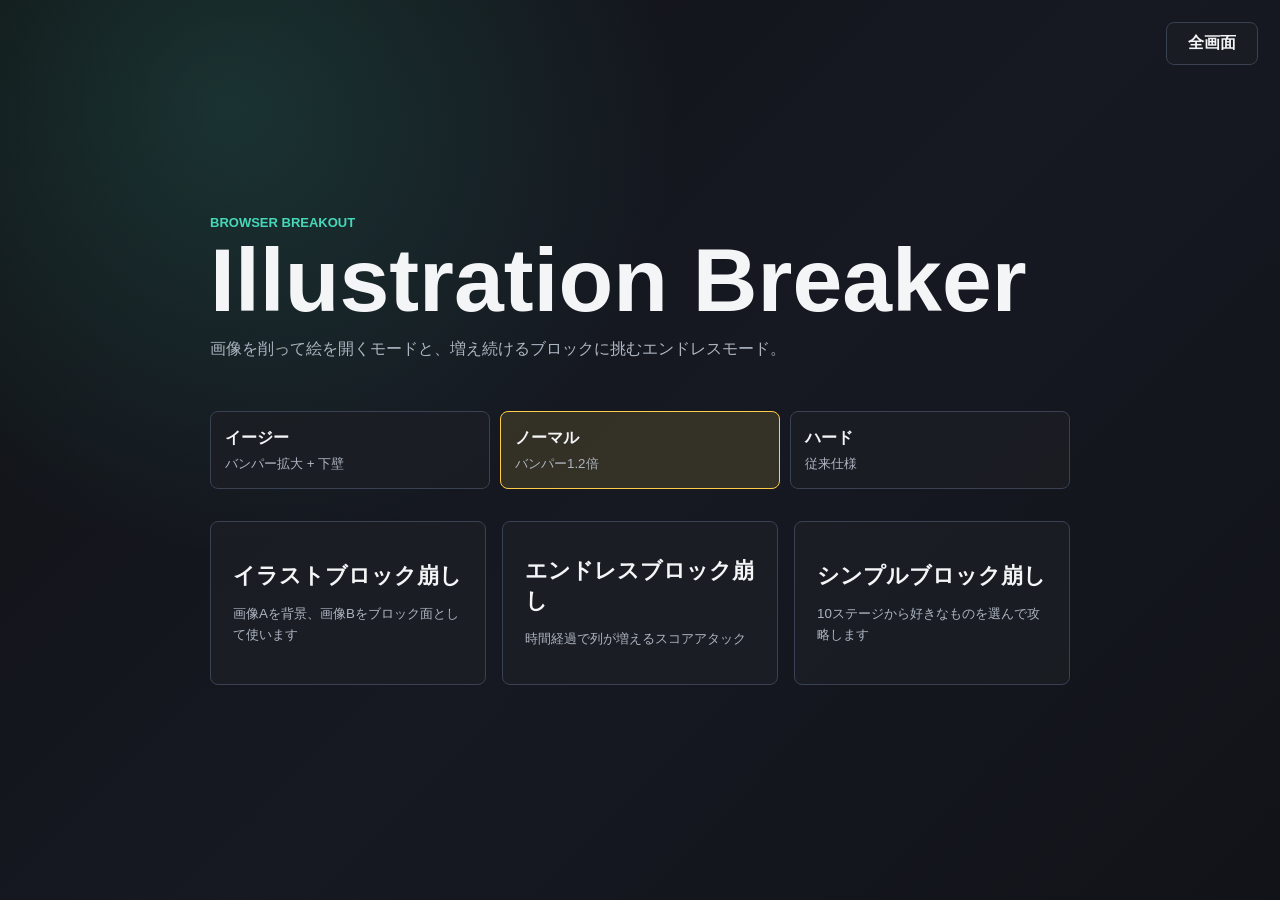
==== index.html @ e1a53a5e "Add files via upload" ====
<!doctype html>
<html lang="ja">
  <head>
    <meta charset="utf-8">
    <meta name="viewport" content="width=device-width, initial-scale=1">
    <title>Illustration Breaker</title>
    <link rel="stylesheet" href="style.css">
  </head>
  <body>
    <main class="app">
      <section id="titleScreen" class="screen title-screen">
        <button id="fullscreenButton" class="fullscreen-button" type="button" title="全画面表示">全画面</button>
        <div class="title-copy">
          <p class="kicker">Browser Breakout</p>
          <h1>Illustration Breaker</h1>
          <p class="lead">画像を削って絵を開くモードと、増え続けるブロックに挑むエンドレスモード。</p>
        </div>

        <div class="difficulty-panel" aria-label="難易度選択">
          <button class="difficulty-button" data-difficulty="easy">
            <span>イージー</span>
            <small>バンパー拡大 + 下壁</small>
          </button>
          <button class="difficulty-button active" data-difficulty="normal">
            <span>ノーマル</span>
            <small>バンパー1.2倍</small>
          </button>
          <button class="difficulty-button" data-difficulty="hard">
            <span>ハード</span>
            <small>従来仕様</small>
          </button>
        </div>

        <div class="mode-grid">
          <button class="mode-button" data-mode="illustration">
            <span>イラストブロック崩し</span>
            <small>画像Aを背景、画像Bをブロック面として使います</small>
          </button>
          <button class="mode-button" data-mode="endless">
            <span>エンドレスブロック崩し</span>
            <small>時間経過で列が増えるスコアアタック</small>
          </button>
          <button class="mode-button" data-mode="simple">
            <span>シンプルブロック崩し</span>
            <small>10ステージから好きなものを選んで攻略します</small>
          </button>
        </div>
      </section>

      <section id="stageSelectScreen" class="screen stage-select-screen hidden">
        <div class="panel stage-panel">
          <p class="kicker">Simple Mode</p>
          <h2>ステージ選択</h2>
          <div id="stageGrid" class="stage-grid" aria-label="シンプルブロック崩し ステージ選択"></div>
          <div class="actions">
            <button id="backFromStageSelect" class="ghost-button">戻る</button>
          </div>
        </div>
      </section>

      <section id="setupScreen" class="screen setup-screen hidden">
        <div class="panel">
          <div>
            <p class="kicker">Illustration Mode</p>
            <h2>画像を選択</h2>
            <p class="muted">縦横比 2:3 の縦長画像がおすすめです。比率が違う場合は高さに合わせて表示されます。</p>
          </div>
          <label class="file-box">
            <span>画像A 背景</span>
            <input id="imageAInput" type="file" accept="image/*">
          </label>
          <label class="file-box">
            <span>画像B ブロック</span>
            <input id="imageBInput" type="file" accept="image/*">
          </label>
          <div class="actions">
            <button id="backFromSetup" class="ghost-button">戻る</button>
            <button id="startIllustration" class="primary-button" disabled>開始</button>
          </div>
        </div>
      </section>

      <section id="gameScreen" class="game-screen hidden">
        <canvas id="gameCanvas" width="900" height="1350" aria-label="ブロック崩しゲーム"></canvas>
        <aside class="hud">
          <div>
            <span>MODE</span>
            <strong id="hudMode">-</strong>
          </div>
          <div>
            <span>LEVEL</span>
            <strong id="hudLevel">1</strong>
          </div>
          <div>
            <span>BROKEN</span>
            <strong id="hudBroken">0</strong>
          </div>
          <div>
            <span>TIME</span>
            <strong id="hudTime">00:00</strong>
          </div>
          <div>
            <span>LIFE</span>
            <strong id="hudLives">5</strong>
          </div>
          <div>
            <span>POWER</span>
            <strong id="hudPower">なし</strong>
          </div>
        </aside>
      </section>

      <section id="resultScreen" class="screen result-screen hidden">
        <div class="panel result-panel">
          <p class="kicker">Result</p>
          <h2 id="resultTitle">ゲーム終了</h2>
          <div class="result-content">
            <img id="resultImage" class="clear-art hidden" alt="クリア画像">
            <dl class="result-list">
              <div><dt>難易度</dt><dd id="resultDifficulty">ノーマル</dd></div>
              <div><dt>破壊数</dt><dd id="resultBroken">0</dd></div>
              <div><dt>プレイ時間</dt><dd id="resultTime">00:00</dd></div>
              <div><dt>最終レベル</dt><dd id="resultLevel">1</dd></div>
            </dl>
          </div>
          <div class="actions">
            <button id="playAgain" class="primary-button">もう一度</button>
            <button id="toTitle" class="ghost-button">タイトルへ</button>
          </div>
        </div>
      </section>
    </main>
    <script src="game.js"></script>
  </body>
</html>
---- style.css ----
:root {
  color-scheme: dark;
  --bg: #101114;
  --panel: #1b1e24;
  --panel-2: #242936;
  --text: #f4f5f7;
  --muted: #aeb5c2;
  --line: #394152;
  --accent: #46d8b9;
  --accent-2: #ffcc4a;
  --danger: #ff5d6c;
}

* {
  box-sizing: border-box;
}

body {
  margin: 0;
  min-height: 100vh;
  overflow: hidden;
  font-family: "Segoe UI", "Yu Gothic UI", "Hiragino Sans", sans-serif;
  letter-spacing: 0;
  color: var(--text);
  background:
    radial-gradient(circle at 18% 12%, rgba(70, 216, 185, 0.16), transparent 34%),
    linear-gradient(135deg, #101114 0%, #161922 52%, #111318 100%);
}

button,
input {
  font: inherit;
}

button {
  cursor: pointer;
}

.app {
  min-height: 100vh;
}

.screen {
  min-height: 100vh;
  display: grid;
  place-items: center;
  padding: 32px;
}

.hidden {
  display: none !important;
}

.title-screen {
  position: relative;
  align-content: center;
  gap: 32px;
}

.fullscreen-button {
  position: absolute;
  top: 22px;
  right: 22px;
  min-width: 92px;
  padding: 10px 14px;
  border: 1px solid var(--line);
  border-radius: 8px;
  color: var(--text);
  background: rgba(27, 30, 36, 0.82);
  font-weight: 800;
  transition: border-color 140ms ease, background 140ms ease;
}

.fullscreen-button:hover {
  border-color: var(--accent);
  background: rgba(70, 216, 185, 0.14);
}

.title-copy {
  width: min(860px, 100%);
}

.kicker {
  margin: 0 0 8px;
  color: var(--accent);
  font-size: 13px;
  font-weight: 700;
  text-transform: uppercase;
}

h1,
h2,
p {
  margin-top: 0;
}

h1 {
  margin-bottom: 12px;
  font-size: clamp(44px, 7vw, 92px);
  line-height: 0.95;
}

h2 {
  margin-bottom: 10px;
  font-size: 32px;
}

.lead,
.muted {
  color: var(--muted);
  line-height: 1.75;
}

.mode-grid {
  display: grid;
  grid-template-columns: repeat(3, minmax(0, 1fr));
  gap: 16px;
  width: min(860px, 100%);
}

.difficulty-panel {
  display: grid;
  grid-template-columns: repeat(3, minmax(0, 1fr));
  gap: 10px;
  width: min(860px, 100%);
}

.difficulty-button {
  min-height: 78px;
  padding: 13px 14px;
  border: 1px solid var(--line);
  border-radius: 8px;
  color: var(--text);
  background: rgba(27, 30, 36, 0.82);
  text-align: left;
  transition: border-color 140ms ease, background 140ms ease;
}

.difficulty-button.active,
.difficulty-button:hover {
  border-color: var(--accent-2);
  background: rgba(255, 204, 74, 0.13);
}

.difficulty-button span {
  display: block;
  margin-bottom: 5px;
  font-weight: 800;
}

.difficulty-button small {
  color: var(--muted);
  line-height: 1.35;
}

.mode-button {
  min-height: 164px;
  padding: 22px;
  border: 1px solid var(--line);
  border-radius: 8px;
  color: var(--text);
  background: rgba(27, 30, 36, 0.88);
  text-align: left;
  transition: transform 140ms ease, border-color 140ms ease, background 140ms ease;
}

.mode-button:hover {
  transform: translateY(-2px);
  border-color: var(--accent);
  background: rgba(36, 41, 54, 0.95);
}

.mode-button span {
  display: block;
  margin-bottom: 12px;
  font-size: 22px;
  font-weight: 800;
}

.mode-button small {
  color: var(--muted);
  line-height: 1.6;
}

.panel {
  width: min(520px, 100%);
  padding: 28px;
  border: 1px solid var(--line);
  border-radius: 8px;
  background: rgba(27, 30, 36, 0.94);
}

.stage-panel {
  width: min(760px, 100%);
}

.stage-grid {
  display: grid;
  grid-template-columns: repeat(5, minmax(0, 1fr));
  gap: 10px;
  margin-top: 18px;
}

.stage-button {
  min-height: 82px;
  padding: 12px;
  border: 1px solid var(--line);
  border-radius: 8px;
  color: var(--text);
  background: var(--panel-2);
  font-weight: 800;
}

.stage-button:hover {
  border-color: var(--accent);
  background: rgba(70, 216, 185, 0.14);
}

.result-panel {
  width: min(980px, 100%);
}

.result-content {
  display: grid;
  grid-template-columns: minmax(0, 1fr) minmax(280px, 0.82fr);
  gap: 24px;
  align-items: center;
}

.file-box {
  display: grid;
  gap: 10px;
  margin: 16px 0;
  padding: 16px;
  border: 1px solid var(--line);
  border-radius: 8px;
  background: var(--panel-2);
}

.file-box span {
  font-weight: 700;
}

.file-box input {
  width: 100%;
  color: var(--muted);
}

.actions {
  display: flex;
  gap: 12px;
  justify-content: flex-end;
  margin-top: 22px;
}

.primary-button,
.ghost-button {
  min-width: 118px;
  padding: 11px 16px;
  border-radius: 8px;
  border: 1px solid transparent;
  color: var(--text);
  font-weight: 800;
}

.primary-button {
  background: var(--accent);
  color: #071411;
}

.primary-button:disabled {
  cursor: not-allowed;
  opacity: 0.45;
}

.ghost-button {
  border-color: var(--line);
  background: transparent;
}

.game-screen {
  width: 100vw;
  height: 100vh;
  display: grid;
  grid-template-columns: minmax(0, 1fr) 180px;
  gap: 16px;
  padding: 16px;
  background: #090a0d;
}

#gameCanvas {
  width: min(100%, calc((100vh - 32px) * 2 / 3));
  height: auto;
  max-height: calc(100vh - 32px);
  aspect-ratio: 2 / 3;
  justify-self: center;
  align-self: center;
  min-height: 0;
  border: 1px solid #242936;
  border-radius: 8px;
  background: #101114;
}

.hud {
  display: grid;
  align-content: start;
  gap: 10px;
}

.hud div {
  padding: 13px;
  border: 1px solid var(--line);
  border-radius: 8px;
  background: var(--panel);
}

.hud span,
.result-list dt {
  display: block;
  color: var(--muted);
  font-size: 11px;
  font-weight: 800;
}

.hud strong {
  display: block;
  margin-top: 5px;
  font-size: 20px;
}

.result-list {
  display: grid;
  gap: 10px;
  margin: 18px 0 0;
}

.clear-art {
  display: block;
  width: 100%;
  max-height: 66vh;
  margin: 8px auto 0;
  object-fit: contain;
  border: 1px solid var(--line);
  border-radius: 8px;
  background: #08090b;
}

.result-list div {
  display: flex;
  align-items: center;
  justify-content: space-between;
  padding: 12px 0;
  border-bottom: 1px solid var(--line);
}

.result-list dd {
  margin: 0;
  font-size: 24px;
  font-weight: 800;
}

@media (max-width: 820px) {
  body {
    overflow: auto;
  }

  .mode-grid,
  .difficulty-panel,
  .stage-grid,
  .game-screen {
    grid-template-columns: 1fr;
  }

  .game-screen {
    height: auto;
    min-height: 100vh;
  }

  #gameCanvas {
    width: min(100%, calc(78vh * 2 / 3));
    max-height: 78vh;
  }

  .hud {
    grid-template-columns: repeat(6, minmax(0, 1fr));
    overflow-x: auto;
  }

  .hud div {
    min-width: 112px;
  }

  .fullscreen-button {
    top: 12px;
    right: 12px;
  }

  .result-content {
    grid-template-columns: 1fr;
  }

  .clear-art {
    max-height: 48vh;
  }
}
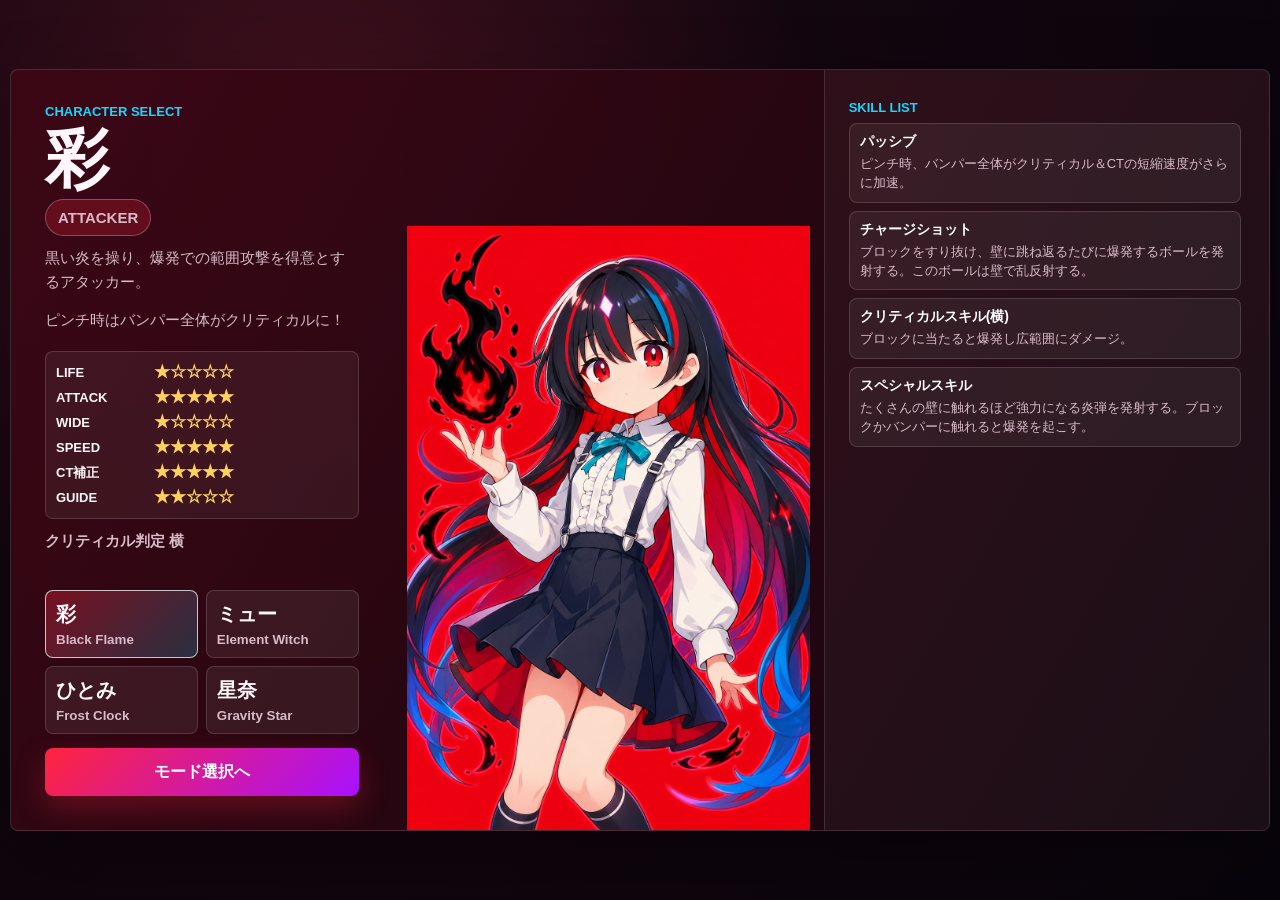
==== commit 65b0abb0: "Add files via upload" ====
--- a/index.html
+++ b/index.html
@@ -1,135 +1,122 @@
 <!doctype html>
 <html lang="ja">
-  <head>
-    <meta charset="utf-8">
-    <meta name="viewport" content="width=device-width, initial-scale=1">
-    <title>Illustration Breaker</title>
-    <link rel="stylesheet" href="style.css">
-  </head>
-  <body>
-    <main class="app">
-      <section id="titleScreen" class="screen title-screen">
-        <button id="fullscreenButton" class="fullscreen-button" type="button" title="全画面表示">全画面</button>
-        <div class="title-copy">
-          <p class="kicker">Browser Breakout</p>
-          <h1>Illustration Breaker</h1>
-          <p class="lead">画像を削って絵を開くモードと、増え続けるブロックに挑むエンドレスモード。</p>
+<head>
+  <meta charset="utf-8">
+  <meta name="viewport" content="width=device-width, initial-scale=1">
+  <title>Element Breaker</title>
+  <link rel="stylesheet" href="style.css">
+</head>
+<body>
+  <main class="app">
+    <section id="selectScreen" class="screen select-screen">
+      <div class="select-board">
+        <div class="select-copy select-column">
+          <p class="eyebrow">Character Select</p>
+          <h1 id="selectName">彩</h1>
+          <p id="selectRole" class="select-role">ATTACKER</p>
+          <p id="selectDescription">黒い炎を操り、爆発での範囲攻撃を得意とするアタッカー。</p>
+          <p id="selectSubDescription" class="select-sub-description">ピンチ時はバンパー全体がクリティカルに！</p>
+          <div id="selectStatList" class="select-stat-list"></div>
+          <p id="selectCritical" class="select-critical">クリティカル判定 横</p>
+          <div class="character-options">
+            <button class="character-option active" data-character="aya">
+              <span>彩</span>
+              <small>Black Flame</small>
+            </button>
+            <button class="character-option" data-character="mew">
+              <span>ミュー</span>
+              <small>Element Witch</small>
+            </button>
+            <button class="character-option" data-character="hitomi">
+              <span>ひとみ</span>
+              <small>Frost Clock</small>
+            </button>
+            <button class="character-option" data-character="seina">
+              <span>星奈</span>
+              <small>Gravity Star</small>
+            </button>
+          </div>
+          <button id="startButton" class="primary-button">モード選択へ</button>
         </div>
+        <div class="select-art-wrap">
+          <img id="selectArt" class="select-art" src="assets/aya.png" alt="選択中キャラクターの立ち絵">
+        </div>
+        <aside class="select-skill-panel">
+          <p class="eyebrow">Skill List</p>
+          <div id="selectSkillList" class="select-skill-list"></div>
+        </aside>
+      </div>
+    </section>
 
-        <div class="difficulty-panel" aria-label="難易度選択">
-          <button class="difficulty-button" data-difficulty="easy">
-            <span>イージー</span>
-            <small>バンパー拡大 + 下壁</small>
+    <section id="modeScreen" class="screen mode-screen hidden">
+      <div class="mode-board">
+        <div class="mode-copy">
+          <p class="eyebrow">Game Mode</p>
+          <h1>モード選択</h1>
+          <p>選択したキャラクターで挑戦するゲームモードを選びます。</p>
+        </div>
+        <div class="mode-options">
+          <button id="standardModeButton" class="mode-option active" data-mode="standard">
+            <span>スタンダード</span>
+            <small>5WAVE突破までの合計スコアを競う基本モード。</small>
           </button>
-          <button class="difficulty-button active" data-difficulty="normal">
-            <span>ノーマル</span>
-            <small>バンパー1.2倍</small>
+          <button id="endlessModeButton" class="mode-option" data-mode="endless">
+            <span>エンドレス</span>
+            <small>降り続けるブロックを破壊し、到達WAVEと破壊数を競うモード。</small>
           </button>
-          <button class="difficulty-button" data-difficulty="hard">
-            <span>ハード</span>
-            <small>従来仕様</small>
+          <button id="tutorialModeButton" class="mode-option" data-mode="tutorial">
+            <span>チュートリアル</span>
+            <small>操作説明を見ながら5WAVEで基本操作を練習するモード。</small>
           </button>
         </div>
+        <div class="mode-actions">
+          <button id="modeBackButton" class="secondary-button">キャラ選択へ戻る</button>
+          <button id="modeStartButton" class="primary-button">選択モードで開始</button>
+        </div>
+      </div>
+    </section>
 
-        <div class="mode-grid">
-          <button class="mode-button" data-mode="illustration">
-            <span>イラストブロック崩し</span>
-            <small>画像Aを背景、画像Bをブロック面として使います</small>
-          </button>
-          <button class="mode-button" data-mode="endless">
-            <span>エンドレスブロック崩し</span>
-            <small>時間経過で列が増えるスコアアタック</small>
-          </button>
-          <button class="mode-button" data-mode="simple">
-            <span>シンプルブロック崩し</span>
-            <small>10ステージから好きなものを選んで攻略します</small>
-          </button>
-        </div>
-      </section>
-
-      <section id="stageSelectScreen" class="screen stage-select-screen hidden">
-        <div class="panel stage-panel">
-          <p class="kicker">Simple Mode</p>
-          <h2>ステージ選択</h2>
-          <div id="stageGrid" class="stage-grid" aria-label="シンプルブロック崩し ステージ選択"></div>
-          <div class="actions">
-            <button id="backFromStageSelect" class="ghost-button">戻る</button>
+    <section id="gameScreen" class="screen game-screen hidden">
+      <div class="play-panel">
+        <canvas id="gameCanvas" width="960" height="720"></canvas>
+        <div id="messageLayer" class="message-layer hidden">
+          <div class="result-card">
+            <img id="resultIcon" class="result-icon" src="assets/icons/aya-icon.png" alt="使用キャラクターのアイコン">
+            <p id="resultName" class="result-name">彩</p>
+            <h2 id="messageTitle"></h2>
+            <p id="messageBody"></p>
+            <div id="resultStats" class="result-stats"></div>
+            <button id="titleButton" class="primary-button">タイトルに戻る</button>
           </div>
         </div>
-      </section>
+      </div>
 
-      <section id="setupScreen" class="screen setup-screen hidden">
-        <div class="panel">
-          <div>
-            <p class="kicker">Illustration Mode</p>
-            <h2>画像を選択</h2>
-            <p class="muted">縦横比 2:3 の縦長画像がおすすめです。比率が違う場合は高さに合わせて表示されます。</p>
+      <aside class="side-panel">
+        <div class="portrait-wrap">
+          <img id="portraitArt" src="assets/icons/aya-icon.png" alt="プレイヤーキャラクターのアイコン">
+        </div>
+        <div class="hud-card">
+          <div class="character-head">
+            <div>
+              <p id="characterType" class="eyebrow">Black Flame</p>
+              <h2 id="characterName">彩</h2>
+            </div>
+            <div id="waveBadge" class="badge">WAVE 1</div>
           </div>
-          <label class="file-box">
-            <span>画像A 背景</span>
-            <input id="imageAInput" type="file" accept="image/*">
-          </label>
-          <label class="file-box">
-            <span>画像B ブロック</span>
-            <input id="imageBInput" type="file" accept="image/*">
-          </label>
-          <div class="actions">
-            <button id="backFromSetup" class="ghost-button">戻る</button>
-            <button id="startIllustration" class="primary-button" disabled>開始</button>
-          </div>
+          <dl class="live-stats">
+            <div><dt>LIFE</dt><dd id="lifeText">9 / 9</dd></div>
+            <div><dt>SCORE</dt><dd id="scoreText">0</dd></div>
+            <div><dt>SHOT</dt><dd id="shotText">READY</dd></div>
+            <div><dt>SKILL</dt><dd id="skillText">READY</dd></div>
+          </dl>
         </div>
-      </section>
-
-      <section id="gameScreen" class="game-screen hidden">
-        <canvas id="gameCanvas" width="900" height="1350" aria-label="ブロック崩しゲーム"></canvas>
-        <aside class="hud">
-          <div>
-            <span>MODE</span>
-            <strong id="hudMode">-</strong>
-          </div>
-          <div>
-            <span>LEVEL</span>
-            <strong id="hudLevel">1</strong>
-          </div>
-          <div>
-            <span>BROKEN</span>
-            <strong id="hudBroken">0</strong>
-          </div>
-          <div>
-            <span>TIME</span>
-            <strong id="hudTime">00:00</strong>
-          </div>
-          <div>
-            <span>LIFE</span>
-            <strong id="hudLives">5</strong>
-          </div>
-          <div>
-            <span>POWER</span>
-            <strong id="hudPower">なし</strong>
-          </div>
-        </aside>
-      </section>
-
-      <section id="resultScreen" class="screen result-screen hidden">
-        <div class="panel result-panel">
-          <p class="kicker">Result</p>
-          <h2 id="resultTitle">ゲーム終了</h2>
-          <div class="result-content">
-            <img id="resultImage" class="clear-art hidden" alt="クリア画像">
-            <dl class="result-list">
-              <div><dt>難易度</dt><dd id="resultDifficulty">ノーマル</dd></div>
-              <div><dt>破壊数</dt><dd id="resultBroken">0</dd></div>
-              <div><dt>プレイ時間</dt><dd id="resultTime">00:00</dd></div>
-              <div><dt>最終レベル</dt><dd id="resultLevel">1</dd></div>
-            </dl>
-          </div>
-          <div class="actions">
-            <button id="playAgain" class="primary-button">もう一度</button>
-            <button id="toTitle" class="ghost-button">タイトルへ</button>
-          </div>
+        <div class="hud-card skills-card">
+          <h3>SKILL</h3>
+          <div id="skillDescription"></div>
         </div>
-      </section>
-    </main>
-    <script src="game.js"></script>
-  </body>
+      </aside>
+    </section>
+  </main>
+  <script src="game.js"></script>
+</body>
 </html>
--- a/style.css
+++ b/style.css
@@ -1,405 +1,622 @@
 :root {
   color-scheme: dark;
-  --bg: #101114;
-  --panel: #1b1e24;
-  --panel-2: #242936;
-  --text: #f4f5f7;
-  --muted: #aeb5c2;
-  --line: #394152;
-  --accent: #46d8b9;
-  --accent-2: #ffcc4a;
-  --danger: #ff5d6c;
+  --bg: #13060f;
+  --panel: rgba(28, 18, 30, 0.86);
+  --panel-strong: rgba(43, 24, 44, 0.94);
+  --line: rgba(255, 255, 255, 0.14);
+  --text: #fff7fb;
+  --muted: #d8bac8;
+  --red: #ff243d;
+  --cyan: #17d6ff;
+  --gold: #ffd35a;
 }
 
 * {
   box-sizing: border-box;
 }
 
+html,
 body {
   margin: 0;
-  min-height: 100vh;
+  width: 100%;
+  height: 100%;
   overflow: hidden;
-  font-family: "Segoe UI", "Yu Gothic UI", "Hiragino Sans", sans-serif;
-  letter-spacing: 0;
+  background: radial-gradient(circle at 24% 18%, #45111f 0, var(--bg) 42%, #08040b 100%);
   color: var(--text);
-  background:
-    radial-gradient(circle at 18% 12%, rgba(70, 216, 185, 0.16), transparent 34%),
-    linear-gradient(135deg, #101114 0%, #161922 52%, #111318 100%);
-}
-
-button,
-input {
+  font-family: "Segoe UI", "Yu Gothic UI", "Meiryo", sans-serif;
+}
+
+button {
   font: inherit;
 }
 
-button {
-  cursor: pointer;
-}
-
 .app {
-  min-height: 100vh;
+  height: 100vh;
+  display: grid;
+  place-items: center;
+  padding: 10px;
 }
 
 .screen {
-  min-height: 100vh;
-  display: grid;
-  place-items: center;
-  padding: 32px;
+  width: min(1400px, 100%);
 }
 
 .hidden {
   display: none !important;
 }
 
-.title-screen {
-  position: relative;
-  align-content: center;
-  gap: 32px;
-}
-
-.fullscreen-button {
-  position: absolute;
-  top: 22px;
-  right: 22px;
-  min-width: 92px;
-  padding: 10px 14px;
-  border: 1px solid var(--line);
-  border-radius: 8px;
-  color: var(--text);
-  background: rgba(27, 30, 36, 0.82);
-  font-weight: 800;
-  transition: border-color 140ms ease, background 140ms ease;
-}
-
-.fullscreen-button:hover {
-  border-color: var(--accent);
-  background: rgba(70, 216, 185, 0.14);
-}
-
-.title-copy {
-  width: min(860px, 100%);
-}
-
-.kicker {
+.select-board {
+  min-height: min(760px, calc(100vh - 40px));
+  display: grid;
+  grid-template-columns: minmax(300px, 0.9fr) minmax(320px, 0.95fr) minmax(340px, 1.05fr);
+  align-items: stretch;
+  gap: 14px;
+  overflow: hidden;
+  border: 1px solid var(--line);
+  border-radius: 8px;
+  background: linear-gradient(120deg, rgba(61, 7, 21, 0.95), rgba(19, 6, 15, 0.96));
+  box-shadow: 0 24px 70px rgba(0, 0, 0, 0.36);
+}
+
+.select-copy {
+  padding: clamp(18px, 3vw, 34px);
+}
+
+.select-column,
+.select-skill-panel {
+  min-height: 0;
+  display: flex;
+  flex-direction: column;
+}
+
+.eyebrow {
   margin: 0 0 8px;
-  color: var(--accent);
+  color: var(--cyan);
   font-size: 13px;
-  font-weight: 700;
+  font-weight: 800;
+  letter-spacing: 0;
   text-transform: uppercase;
 }
 
 h1,
 h2,
+h3,
 p {
   margin-top: 0;
 }
 
 h1 {
+  margin-bottom: 8px;
+  font-size: clamp(44px, 5vw, 78px);
+  line-height: 1;
+}
+
+.select-copy p:not(.eyebrow) {
+  max-width: 440px;
+  color: var(--muted);
+  font-size: 15px;
+  line-height: 1.55;
+}
+
+.select-role {
+  display: inline-flex;
+  width: fit-content;
+  margin: 0 0 10px;
+  border: 1px solid rgba(255, 255, 255, 0.26);
+  border-radius: 999px;
+  padding: 6px 12px;
+  color: #fff;
+  background: rgba(255, 36, 61, 0.22);
+  font-weight: 900;
+}
+
+.select-sub-description {
   margin-bottom: 12px;
-  font-size: clamp(44px, 7vw, 92px);
-  line-height: 0.95;
-}
-
-h2 {
-  margin-bottom: 10px;
-  font-size: 32px;
-}
-
-.lead,
-.muted {
-  color: var(--muted);
-  line-height: 1.75;
-}
-
-.mode-grid {
-  display: grid;
-  grid-template-columns: repeat(3, minmax(0, 1fr));
-  gap: 16px;
-  width: min(860px, 100%);
-}
-
-.difficulty-panel {
-  display: grid;
-  grid-template-columns: repeat(3, minmax(0, 1fr));
+}
+
+.select-stat-list {
+  display: grid;
+  gap: 4px;
+  margin: 8px 0 10px;
+  padding: 10px;
+  border: 1px solid var(--line);
+  border-radius: 8px;
+  background: rgba(255, 255, 255, 0.06);
+}
+
+.select-stat-row {
+  display: grid;
+  grid-template-columns: 88px 1fr;
+  align-items: center;
   gap: 10px;
-  width: min(860px, 100%);
-}
-
-.difficulty-button {
-  min-height: 78px;
-  padding: 13px 14px;
-  border: 1px solid var(--line);
-  border-radius: 8px;
+  font-size: 13px;
+  font-weight: 800;
+}
+
+.select-critical {
+  margin: 0 0 12px;
+  color: #fff;
+  font-weight: 900;
+}
+
+.character-options {
+  display: grid;
+  grid-template-columns: repeat(2, minmax(0, 1fr));
+  gap: 8px;
+  margin: auto 0 14px;
+}
+
+.character-option {
+  min-height: 58px;
+  border: 1px solid var(--line);
+  border-radius: 8px;
+  background: rgba(255, 255, 255, 0.07);
   color: var(--text);
-  background: rgba(27, 30, 36, 0.82);
   text-align: left;
-  transition: border-color 140ms ease, background 140ms ease;
-}
-
-.difficulty-button.active,
-.difficulty-button:hover {
-  border-color: var(--accent-2);
-  background: rgba(255, 204, 74, 0.13);
-}
-
-.difficulty-button span {
-  display: block;
-  margin-bottom: 5px;
-  font-weight: 800;
-}
-
-.difficulty-button small {
-  color: var(--muted);
-  line-height: 1.35;
-}
-
-.mode-button {
-  min-height: 164px;
-  padding: 22px;
-  border: 1px solid var(--line);
-  border-radius: 8px;
+  cursor: pointer;
+  padding: 10px;
+}
+
+.character-option span,
+.character-option small {
+  display: block;
+}
+
+.character-option span {
+  font-size: 20px;
+  font-weight: 900;
+}
+
+.character-option small {
+  margin-top: 4px;
+  color: var(--muted);
+  font-weight: 800;
+}
+
+.character-option.active {
+  border-color: rgba(255, 255, 255, 0.72);
+  background: linear-gradient(135deg, rgba(255, 36, 61, 0.34), rgba(23, 214, 255, 0.2));
+}
+
+.primary-button {
+  min-width: 180px;
+  min-height: 48px;
+  border: 0;
+  border-radius: 8px;
+  background: linear-gradient(135deg, var(--red), #a910ff);
+  color: white;
+  font-weight: 800;
+  cursor: pointer;
+  box-shadow: 0 12px 30px rgba(255, 36, 61, 0.28);
+}
+
+.primary-button:hover {
+  filter: brightness(1.08);
+}
+
+.secondary-button {
+  min-width: 180px;
+  min-height: 48px;
+  border: 1px solid var(--line);
+  border-radius: 8px;
+  background: rgba(255, 255, 255, 0.07);
   color: var(--text);
-  background: rgba(27, 30, 36, 0.88);
+  font-weight: 800;
+  cursor: pointer;
+}
+
+.secondary-button:hover {
+  background: rgba(255, 255, 255, 0.12);
+}
+
+.select-art {
+  width: 100%;
+  height: min(760px, calc(100vh - 42px));
+  object-fit: contain;
+  object-position: center bottom;
+}
+
+.select-art-wrap {
+  min-width: 0;
+  display: grid;
+  place-items: end center;
+  overflow: hidden;
+}
+
+.select-skill-panel {
+  padding: clamp(18px, 3vw, 30px) clamp(16px, 2vw, 24px);
+  border-left: 1px solid rgba(255, 255, 255, 0.12);
+  background: rgba(255, 255, 255, 0.035);
+}
+
+.select-skill-list {
+  display: grid;
+  gap: 8px;
+  overflow: auto;
+  padding-right: 4px;
+}
+
+.select-skill-item {
+  border: 1px solid var(--line);
+  border-radius: 8px;
+  padding: 9px 10px;
+  background: rgba(255, 255, 255, 0.06);
+}
+
+.select-skill-item b {
+  display: block;
+  margin-bottom: 4px;
+  color: #fff;
+  font-size: 14px;
+}
+
+.select-skill-item span {
+  display: block;
+  color: var(--muted);
+  font-size: 13px;
+  line-height: 1.45;
+}
+
+.mode-screen {
+  width: min(920px, 100%);
+}
+
+.mode-board {
+  min-height: min(520px, calc(100vh - 40px));
+  display: grid;
+  grid-template-rows: auto 1fr auto;
+  gap: 18px;
+  padding: clamp(22px, 4vw, 42px);
+  border: 1px solid var(--line);
+  border-radius: 8px;
+  background: linear-gradient(120deg, rgba(38, 10, 48, 0.96), rgba(13, 6, 20, 0.98));
+  box-shadow: 0 24px 70px rgba(0, 0, 0, 0.36);
+}
+
+.mode-copy h1 {
+  margin-bottom: 12px;
+}
+
+.mode-copy p:not(.eyebrow) {
+  max-width: 620px;
+  color: var(--muted);
+  font-size: 15px;
+  line-height: 1.6;
+}
+
+.mode-options {
+  display: grid;
+  align-content: start;
+  gap: 12px;
+}
+
+.mode-option {
+  min-height: 132px;
+  border: 1px solid var(--line);
+  border-radius: 8px;
+  padding: 20px;
+  background: rgba(255, 255, 255, 0.07);
+  color: var(--text);
   text-align: left;
-  transition: transform 140ms ease, border-color 140ms ease, background 140ms ease;
-}
-
-.mode-button:hover {
-  transform: translateY(-2px);
-  border-color: var(--accent);
-  background: rgba(36, 41, 54, 0.95);
-}
-
-.mode-button span {
-  display: block;
-  margin-bottom: 12px;
+  cursor: pointer;
+}
+
+.mode-option.active {
+  border-color: rgba(255, 255, 255, 0.72);
+  background:
+    linear-gradient(135deg, rgba(255, 36, 61, 0.28), rgba(23, 214, 255, 0.16)),
+    rgba(255, 255, 255, 0.07);
+}
+
+.mode-option span {
+  display: block;
+  margin-bottom: 8px;
+  font-size: clamp(28px, 4vw, 44px);
+  font-weight: 900;
+}
+
+.mode-option small {
+  display: block;
+  max-width: 620px;
+  color: var(--muted);
+  font-size: 15px;
+  font-weight: 800;
+  line-height: 1.5;
+}
+
+.mode-actions {
+  display: flex;
+  flex-wrap: wrap;
+  justify-content: flex-end;
+  gap: 10px;
+}
+
+.game-screen {
+  width: min(1320px, 100%);
+  height: min(720px, calc(100vh - 20px));
+  display: grid;
+  grid-template-columns: minmax(0, 1fr) minmax(300px, 340px);
+  gap: 12px;
+  align-items: stretch;
+}
+
+.play-panel {
+  position: relative;
+  min-height: 0;
+  border: 1px solid var(--line);
+  border-radius: 8px;
+  overflow: hidden;
+  background: #05050a;
+}
+
+canvas {
+  display: block;
+  width: 100%;
+  height: 100%;
+  cursor: crosshair;
+}
+
+.message-layer {
+  position: absolute;
+  inset: 0;
+  display: grid;
+  place-content: center;
+  gap: 12px;
+  padding: 24px;
+  text-align: center;
+  background: rgba(10, 5, 10, 0.78);
+}
+
+.message-layer h2 {
+  margin: 0;
+  font-size: 44px;
+}
+
+.message-layer p {
+  color: var(--muted);
+}
+
+.result-card {
+  width: min(520px, calc(100vw - 56px));
+  display: grid;
+  justify-items: center;
+  gap: 10px;
+  padding: 24px;
+  border: 1px solid var(--line);
+  border-radius: 8px;
+  background: rgba(28, 18, 30, 0.94);
+  box-shadow: 0 24px 70px rgba(0, 0, 0, 0.44);
+}
+
+.result-icon {
+  width: 96px;
+  aspect-ratio: 1;
+  border: 2px solid rgba(255, 255, 255, 0.36);
+  border-radius: 8px;
+  object-fit: cover;
+  object-position: center;
+}
+
+.result-name {
+  margin: 0;
+  color: #fff;
   font-size: 22px;
-  font-weight: 800;
-}
-
-.mode-button small {
-  color: var(--muted);
-  line-height: 1.6;
-}
-
-.panel {
-  width: min(520px, 100%);
-  padding: 28px;
-  border: 1px solid var(--line);
-  border-radius: 8px;
-  background: rgba(27, 30, 36, 0.94);
-}
-
-.stage-panel {
-  width: min(760px, 100%);
-}
-
-.stage-grid {
-  display: grid;
-  grid-template-columns: repeat(5, minmax(0, 1fr));
-  gap: 10px;
-  margin-top: 18px;
-}
-
-.stage-button {
-  min-height: 82px;
-  padding: 12px;
-  border: 1px solid var(--line);
-  border-radius: 8px;
-  color: var(--text);
-  background: var(--panel-2);
-  font-weight: 800;
-}
-
-.stage-button:hover {
-  border-color: var(--accent);
-  background: rgba(70, 216, 185, 0.14);
-}
-
-.result-panel {
-  width: min(980px, 100%);
-}
-
-.result-content {
-  display: grid;
-  grid-template-columns: minmax(0, 1fr) minmax(280px, 0.82fr);
-  gap: 24px;
-  align-items: center;
-}
-
-.file-box {
-  display: grid;
-  gap: 10px;
-  margin: 16px 0;
-  padding: 16px;
-  border: 1px solid var(--line);
-  border-radius: 8px;
-  background: var(--panel-2);
-}
-
-.file-box span {
-  font-weight: 700;
-}
-
-.file-box input {
+  font-weight: 900;
+}
+
+.result-stats {
   width: 100%;
-  color: var(--muted);
-}
-
-.actions {
-  display: flex;
-  gap: 12px;
-  justify-content: flex-end;
-  margin-top: 22px;
-}
-
-.primary-button,
-.ghost-button {
-  min-width: 118px;
-  padding: 11px 16px;
-  border-radius: 8px;
-  border: 1px solid transparent;
-  color: var(--text);
-  font-weight: 800;
-}
-
-.primary-button {
-  background: var(--accent);
-  color: #071411;
-}
-
-.primary-button:disabled {
-  cursor: not-allowed;
-  opacity: 0.45;
-}
-
-.ghost-button {
-  border-color: var(--line);
-  background: transparent;
-}
-
-.game-screen {
-  width: 100vw;
-  height: 100vh;
-  display: grid;
-  grid-template-columns: minmax(0, 1fr) 180px;
-  gap: 16px;
-  padding: 16px;
-  background: #090a0d;
-}
-
-#gameCanvas {
-  width: min(100%, calc((100vh - 32px) * 2 / 3));
-  height: auto;
-  max-height: calc(100vh - 32px);
-  aspect-ratio: 2 / 3;
-  justify-self: center;
-  align-self: center;
-  min-height: 0;
-  border: 1px solid #242936;
-  border-radius: 8px;
-  background: #101114;
-}
-
-.hud {
-  display: grid;
-  align-content: start;
-  gap: 10px;
-}
-
-.hud div {
-  padding: 13px;
-  border: 1px solid var(--line);
-  border-radius: 8px;
-  background: var(--panel);
-}
-
-.hud span,
-.result-list dt {
-  display: block;
-  color: var(--muted);
-  font-size: 11px;
-  font-weight: 800;
-}
-
-.hud strong {
-  display: block;
-  margin-top: 5px;
-  font-size: 20px;
-}
-
-.result-list {
-  display: grid;
-  gap: 10px;
-  margin: 18px 0 0;
-}
-
-.clear-art {
-  display: block;
-  width: 100%;
-  max-height: 66vh;
-  margin: 8px auto 0;
-  object-fit: contain;
-  border: 1px solid var(--line);
-  border-radius: 8px;
-  background: #08090b;
-}
-
-.result-list div {
+  display: grid;
+  gap: 8px;
+  margin: 4px 0 8px;
+}
+
+.result-stats div {
   display: flex;
   align-items: center;
   justify-content: space-between;
-  padding: 12px 0;
-  border-bottom: 1px solid var(--line);
-}
-
-.result-list dd {
+  gap: 16px;
+  min-height: 40px;
+  padding: 8px 12px;
+  border: 1px solid var(--line);
+  border-radius: 8px;
+  background: rgba(255, 255, 255, 0.06);
+}
+
+.result-stats span {
+  color: var(--muted);
+  font-weight: 800;
+}
+
+.result-stats b {
+  color: #fff;
+  font-size: 22px;
+}
+
+.side-panel {
+  min-height: 0;
+  display: grid;
+  grid-template-rows: minmax(120px, 0.55fr) auto minmax(0, 2fr);
+  gap: 8px;
+  overflow: hidden;
+}
+
+.portrait-wrap,
+.hud-card {
+  border: 1px solid var(--line);
+  border-radius: 8px;
+  background: var(--panel);
+  overflow: hidden;
+}
+
+.portrait-wrap {
+  display: grid;
+  place-items: center;
+  padding: 14px;
+  background: linear-gradient(180deg, rgba(23, 214, 255, 0.18), rgba(255, 31, 59, 0.16), rgba(28, 18, 30, 0.96));
+}
+
+.portrait-wrap img {
+  width: min(57%, 154px);
+  aspect-ratio: 1;
+  max-height: 100%;
+  object-fit: cover;
+  object-position: center;
+}
+
+.hud-card {
+  padding: 12px;
+}
+
+.character-head,
+.live-stats div,
+.stat-row {
+  display: flex;
+  align-items: center;
+  justify-content: space-between;
+  gap: 12px;
+}
+
+.character-head h2 {
   margin: 0;
-  font-size: 24px;
-  font-weight: 800;
-}
-
-@media (max-width: 820px) {
+  font-size: 30px;
+}
+
+.badge {
+  border: 1px solid rgba(255, 255, 255, 0.2);
+  border-radius: 999px;
+  padding: 7px 12px;
+  background: rgba(255, 36, 61, 0.24);
+  color: #fff;
+  font-weight: 800;
+}
+
+.live-stats {
+  margin: 8px 0 0;
+  display: grid;
+  gap: 6px;
+}
+
+.live-stats div {
+  min-height: 34px;
+  padding: 0 10px;
+  border-radius: 6px;
+  background: rgba(255, 255, 255, 0.06);
+}
+
+dt {
+  color: var(--muted);
+  font-size: 12px;
+  font-weight: 800;
+}
+
+dd {
+  margin: 0;
+  font-weight: 900;
+}
+
+.skills-card h3 {
+  margin-bottom: 8px;
+  font-size: 15px;
+}
+
+.stat-list {
+  display: grid;
+  gap: 5px;
+}
+
+.stat-row {
+  min-height: 22px;
+}
+
+.stars {
+  color: var(--gold);
+  font-size: 16px;
+  white-space: nowrap;
+}
+
+.skills-card {
+  min-height: 0;
+  display: flex;
+  flex-direction: column;
+}
+
+#skillDescription {
+  min-height: 0;
+  display: grid;
+  gap: 8px;
+  overflow: auto;
+  padding-right: 4px;
+}
+
+.play-skill-item {
+  border: 1px solid var(--line);
+  border-radius: 8px;
+  padding: 8px 9px;
+  background: rgba(255, 255, 255, 0.06);
+}
+
+.play-skill-item b {
+  display: block;
+  margin-bottom: 4px;
+  color: #fff;
+  font-size: 13px;
+}
+
+.play-skill-item span {
+  display: block;
+  color: var(--muted);
+  font-size: 12px;
+  line-height: 1.38;
+}
+
+.skills-card b {
+  color: #fff;
+}
+
+@media (max-width: 1060px) {
+  html,
   body {
     overflow: auto;
   }
 
-  .mode-grid,
-  .difficulty-panel,
-  .stage-grid,
+  .app {
+    min-height: 100vh;
+    height: auto;
+    padding: 10px;
+  }
+
+  .select-board,
+  .mode-board,
   .game-screen {
     grid-template-columns: 1fr;
-  }
-
-  .game-screen {
     height: auto;
-    min-height: 100vh;
-  }
-
-  #gameCanvas {
-    width: min(100%, calc(78vh * 2 / 3));
-    max-height: 78vh;
-  }
-
-  .hud {
-    grid-template-columns: repeat(6, minmax(0, 1fr));
-    overflow-x: auto;
-  }
-
-  .hud div {
-    min-width: 112px;
-  }
-
-  .fullscreen-button {
-    top: 12px;
-    right: 12px;
-  }
-
-  .result-content {
-    grid-template-columns: 1fr;
-  }
-
-  .clear-art {
-    max-height: 48vh;
-  }
-}
+  }
+
+  .mode-board {
+    min-height: auto;
+  }
+
+  .select-skill-panel {
+    border-left: 0;
+    border-top: 1px solid rgba(255, 255, 255, 0.12);
+  }
+
+  .character-options {
+    margin-top: 16px;
+  }
+
+  .select-art {
+    max-height: 560px;
+  }
+
+  .side-panel {
+    min-height: 0;
+    grid-template-columns: minmax(220px, 0.7fr) 1fr;
+    grid-template-rows: auto auto;
+  }
+
+  .portrait-wrap {
+    grid-row: span 2;
+  }
+}
